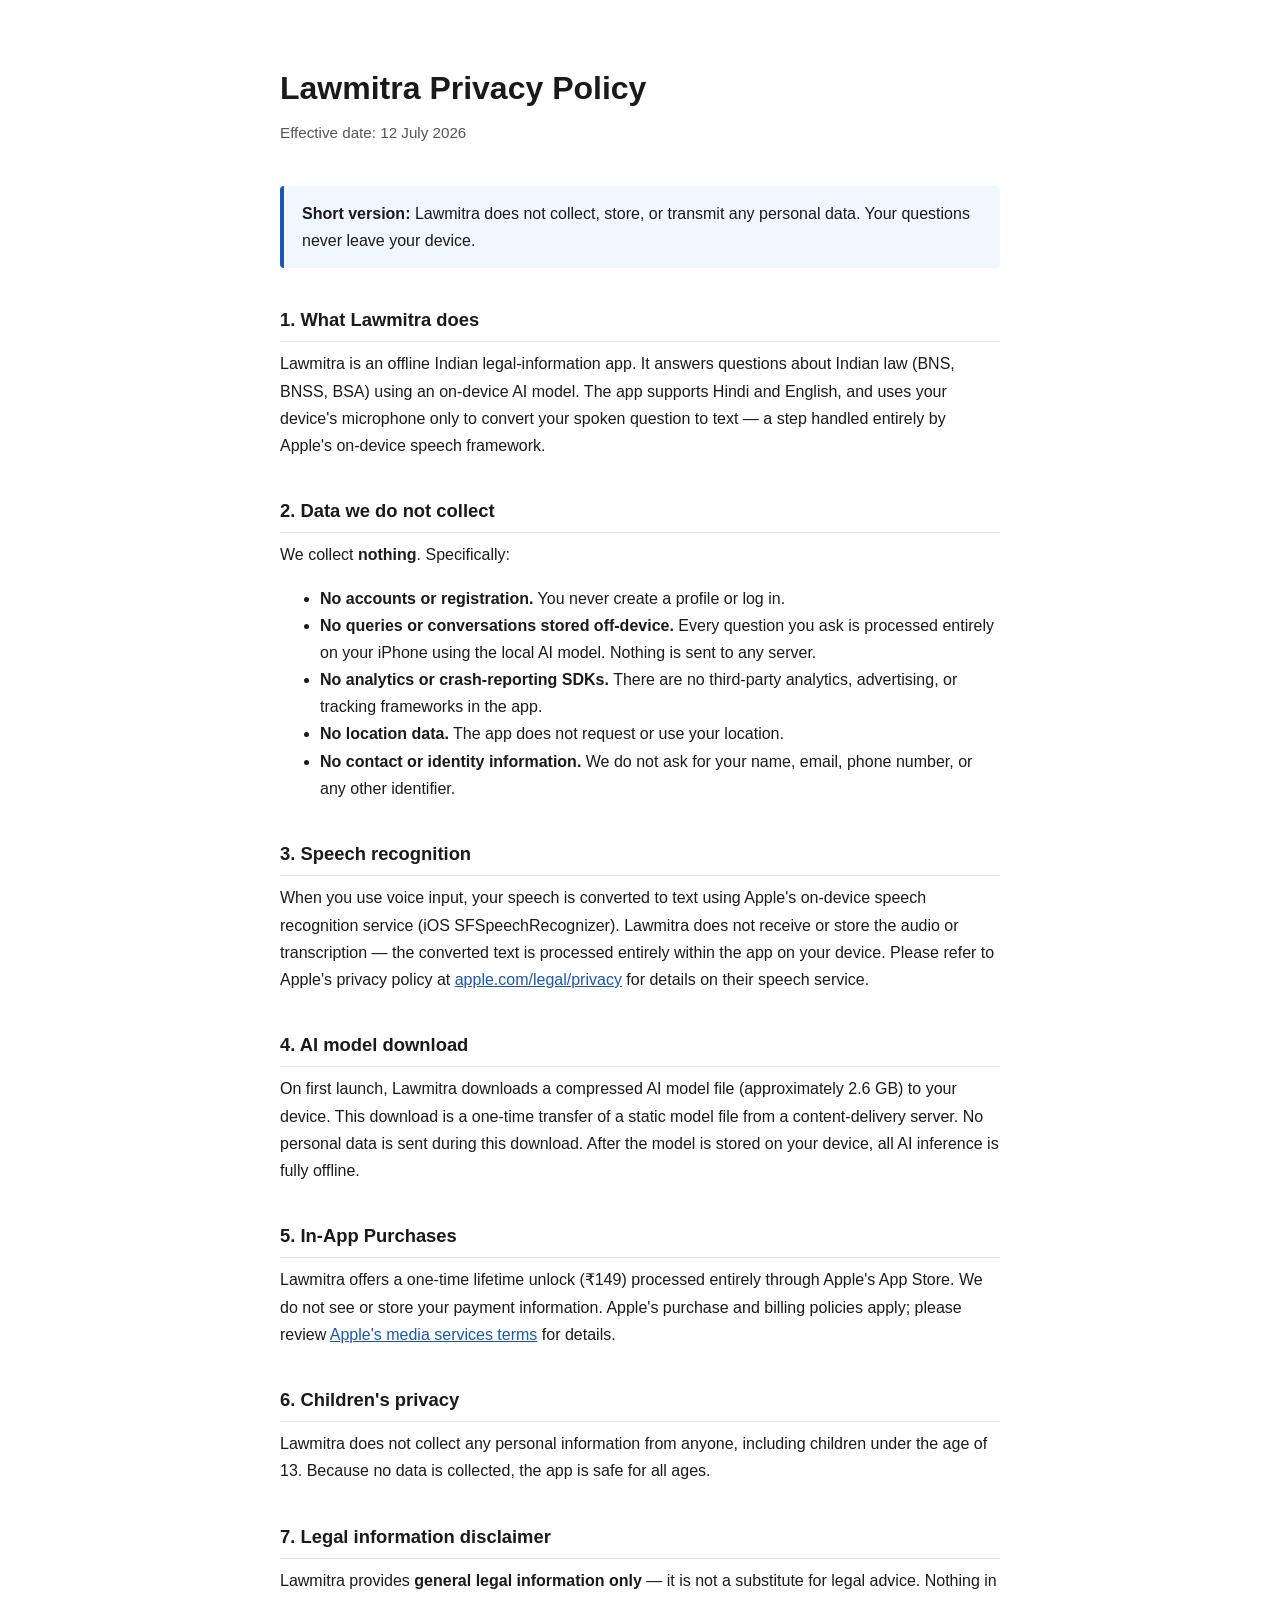
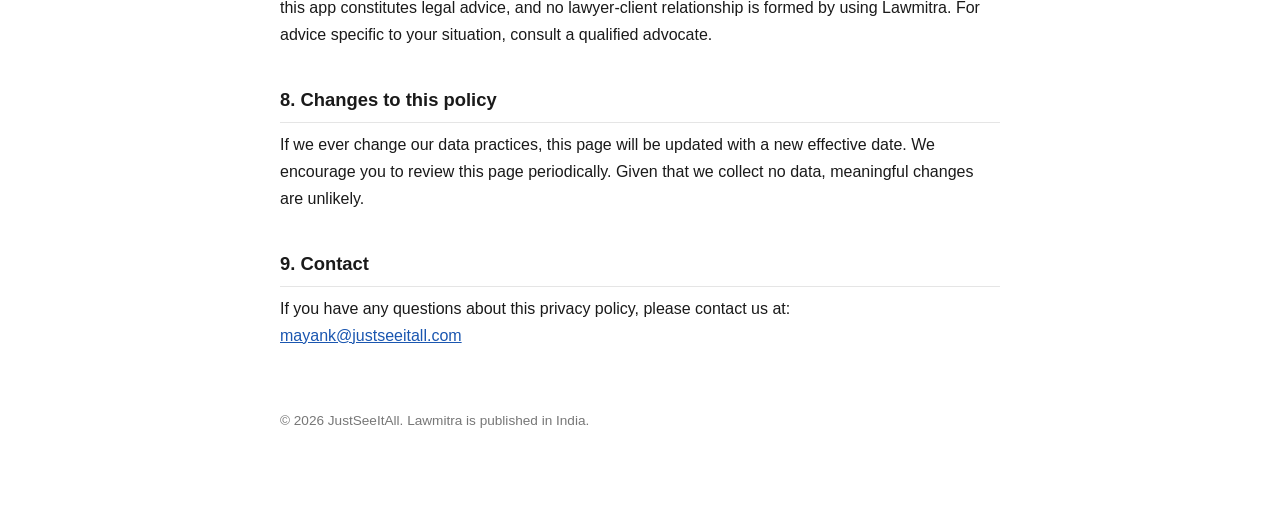
==== privacy.html @ 9c004011 "Add privacy policy and support pages for Lawmitra" ====
<!DOCTYPE html>
<html lang="en">
<head>
  <meta charset="UTF-8">
  <meta name="viewport" content="width=device-width, initial-scale=1.0">
  <title>Lawmitra – Privacy Policy</title>
  <style>
    body {
      font-family: -apple-system, BlinkMacSystemFont, "Segoe UI", Roboto, Helvetica, Arial, sans-serif;
      max-width: 720px;
      margin: 0 auto;
      padding: 40px 24px 80px;
      color: #1a1a1a;
      line-height: 1.7;
    }
    h1 { font-size: 2rem; margin-bottom: 4px; }
    .subtitle { color: #555; font-size: 0.95rem; margin-bottom: 40px; }
    h2 { font-size: 1.15rem; margin-top: 36px; margin-bottom: 8px; border-bottom: 1px solid #e5e5e5; padding-bottom: 6px; }
    p { margin: 0 0 16px; }
    a { color: #1a56b0; }
    .highlight { background: #f0f7ff; border-left: 4px solid #1a56b0; padding: 14px 18px; border-radius: 4px; margin: 24px 0; }
    .footer { margin-top: 60px; font-size: 0.85rem; color: #777; }
  </style>
</head>
<body>

  <h1>Lawmitra Privacy Policy</h1>
  <p class="subtitle">Effective date: 12 July 2026</p>

  <div class="highlight">
    <strong>Short version:</strong> Lawmitra does not collect, store, or transmit any personal data. Your questions never leave your device.
  </div>

  <h2>1. What Lawmitra does</h2>
  <p>Lawmitra is an offline Indian legal-information app. It answers questions about Indian law (BNS, BNSS, BSA) using an on-device AI model. The app supports Hindi and English, and uses your device's microphone only to convert your spoken question to text — a step handled entirely by Apple's on-device speech framework.</p>

  <h2>2. Data we do not collect</h2>
  <p>We collect <strong>nothing</strong>. Specifically:</p>
  <ul>
    <li><strong>No accounts or registration.</strong> You never create a profile or log in.</li>
    <li><strong>No queries or conversations stored off-device.</strong> Every question you ask is processed entirely on your iPhone using the local AI model. Nothing is sent to any server.</li>
    <li><strong>No analytics or crash-reporting SDKs.</strong> There are no third-party analytics, advertising, or tracking frameworks in the app.</li>
    <li><strong>No location data.</strong> The app does not request or use your location.</li>
    <li><strong>No contact or identity information.</strong> We do not ask for your name, email, phone number, or any other identifier.</li>
  </ul>

  <h2>3. Speech recognition</h2>
  <p>When you use voice input, your speech is converted to text using Apple's on-device speech recognition service (iOS SFSpeechRecognizer). Lawmitra does not receive or store the audio or transcription — the converted text is processed entirely within the app on your device. Please refer to Apple's privacy policy at <a href="https://www.apple.com/legal/privacy/">apple.com/legal/privacy</a> for details on their speech service.</p>

  <h2>4. AI model download</h2>
  <p>On first launch, Lawmitra downloads a compressed AI model file (approximately 2.6 GB) to your device. This download is a one-time transfer of a static model file from a content-delivery server. No personal data is sent during this download. After the model is stored on your device, all AI inference is fully offline.</p>

  <h2>5. In-App Purchases</h2>
  <p>Lawmitra offers a one-time lifetime unlock (₹149) processed entirely through Apple's App Store. We do not see or store your payment information. Apple's purchase and billing policies apply; please review <a href="https://www.apple.com/legal/internet-services/itunes/">Apple's media services terms</a> for details.</p>

  <h2>6. Children's privacy</h2>
  <p>Lawmitra does not collect any personal information from anyone, including children under the age of 13. Because no data is collected, the app is safe for all ages.</p>

  <h2>7. Legal information disclaimer</h2>
  <p>Lawmitra provides <strong>general legal information only</strong> — it is not a substitute for legal advice. Nothing in this app constitutes legal advice, and no lawyer-client relationship is formed by using Lawmitra. For advice specific to your situation, consult a qualified advocate.</p>

  <h2>8. Changes to this policy</h2>
  <p>If we ever change our data practices, this page will be updated with a new effective date. We encourage you to review this page periodically. Given that we collect no data, meaningful changes are unlikely.</p>

  <h2>9. Contact</h2>
  <p>If you have any questions about this privacy policy, please contact us at:<br>
  <a href="mailto:mayank@justseeitall.com">mayank@justseeitall.com</a></p>

  <div class="footer">
    &copy; 2026 JustSeeItAll. Lawmitra is published in India.
  </div>

</body>
</html>
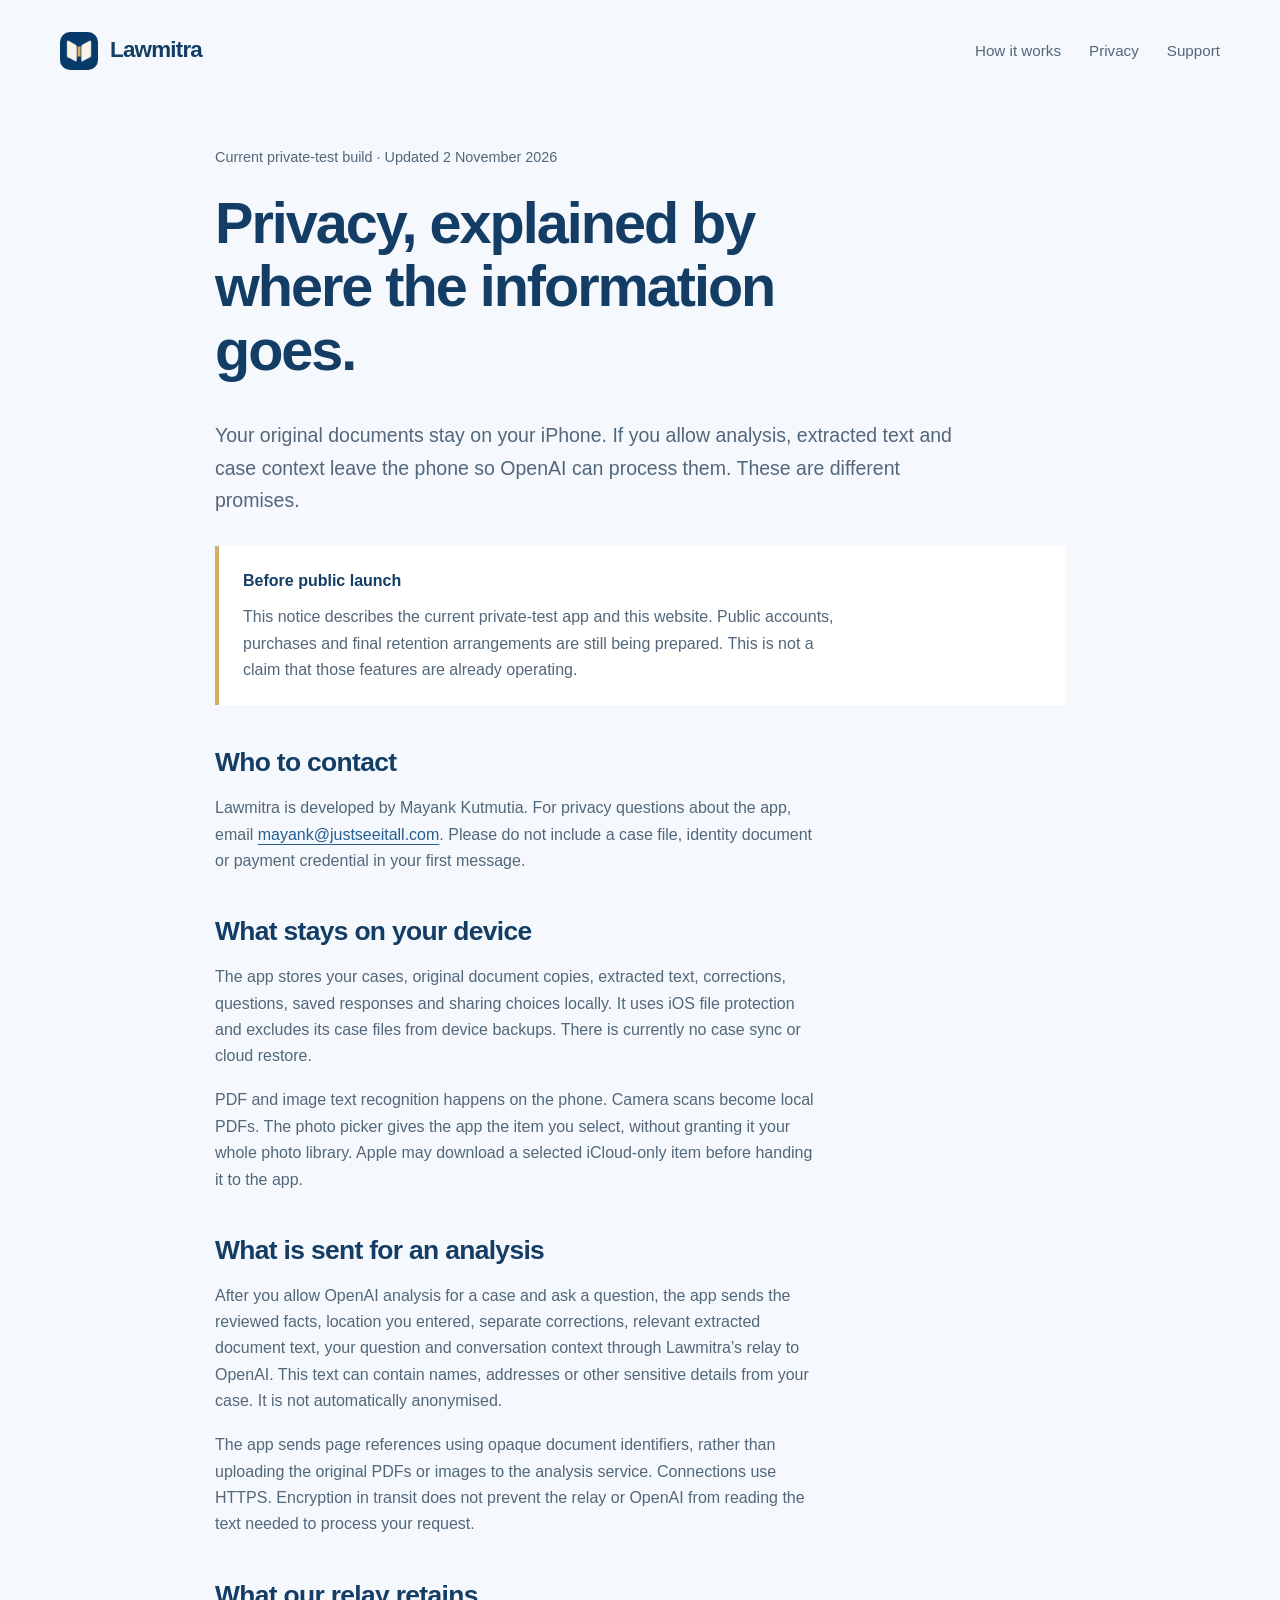
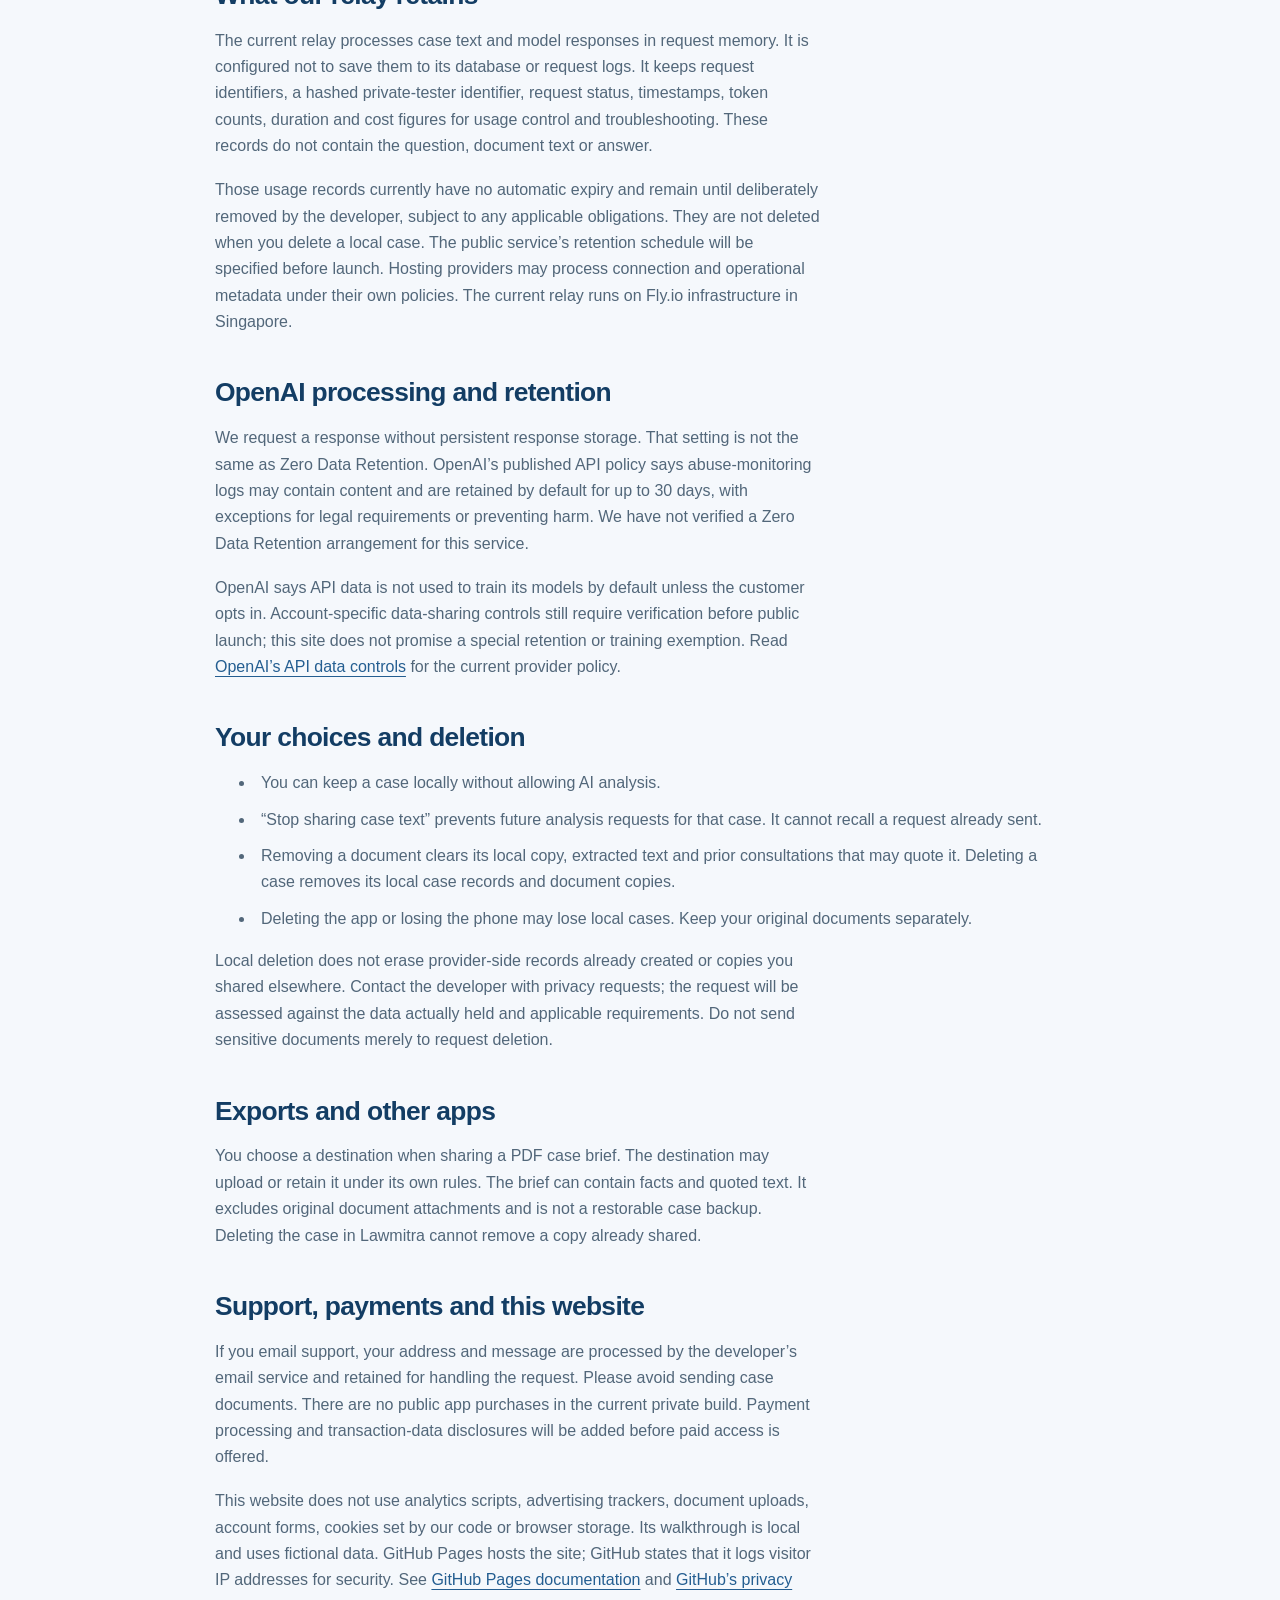
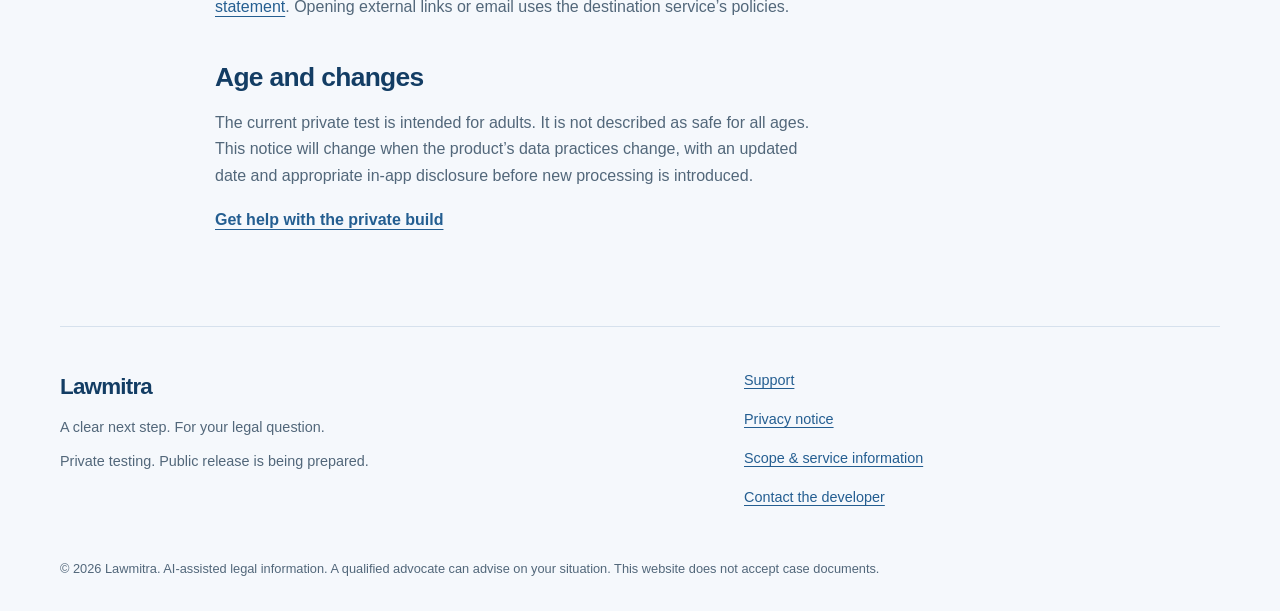
==== commit 13fdb114: "Publish accurate Lawmitra prelaunch website and privacy notice" ====
--- a/privacy.html
+++ b/privacy.html
@@ -1,74 +1,24 @@
-<!DOCTYPE html>
-<html lang="en">
-<head>
-  <meta charset="UTF-8">
-  <meta name="viewport" content="width=device-width, initial-scale=1.0">
-  <title>Lawmitra – Privacy Policy</title>
-  <style>
-    body {
-      font-family: -apple-system, BlinkMacSystemFont, "Segoe UI", Roboto, Helvetica, Arial, sans-serif;
-      max-width: 720px;
-      margin: 0 auto;
-      padding: 40px 24px 80px;
-      color: #1a1a1a;
-      line-height: 1.7;
-    }
-    h1 { font-size: 2rem; margin-bottom: 4px; }
-    .subtitle { color: #555; font-size: 0.95rem; margin-bottom: 40px; }
-    h2 { font-size: 1.15rem; margin-top: 36px; margin-bottom: 8px; border-bottom: 1px solid #e5e5e5; padding-bottom: 6px; }
-    p { margin: 0 0 16px; }
-    a { color: #1a56b0; }
-    .highlight { background: #f0f7ff; border-left: 4px solid #1a56b0; padding: 14px 18px; border-radius: 4px; margin: 24px 0; }
-    .footer { margin-top: 60px; font-size: 0.85rem; color: #777; }
-  </style>
-</head>
-<body>
-
-  <h1>Lawmitra Privacy Policy</h1>
-  <p class="subtitle">Effective date: 12 July 2026</p>
-
-  <div class="highlight">
-    <strong>Short version:</strong> Lawmitra does not collect, store, or transmit any personal data. Your questions never leave your device.
-  </div>
-
-  <h2>1. What Lawmitra does</h2>
-  <p>Lawmitra is an offline Indian legal-information app. It answers questions about Indian law (BNS, BNSS, BSA) using an on-device AI model. The app supports Hindi and English, and uses your device's microphone only to convert your spoken question to text — a step handled entirely by Apple's on-device speech framework.</p>
-
-  <h2>2. Data we do not collect</h2>
-  <p>We collect <strong>nothing</strong>. Specifically:</p>
-  <ul>
-    <li><strong>No accounts or registration.</strong> You never create a profile or log in.</li>
-    <li><strong>No queries or conversations stored off-device.</strong> Every question you ask is processed entirely on your iPhone using the local AI model. Nothing is sent to any server.</li>
-    <li><strong>No analytics or crash-reporting SDKs.</strong> There are no third-party analytics, advertising, or tracking frameworks in the app.</li>
-    <li><strong>No location data.</strong> The app does not request or use your location.</li>
-    <li><strong>No contact or identity information.</strong> We do not ask for your name, email, phone number, or any other identifier.</li>
-  </ul>
-
-  <h2>3. Speech recognition</h2>
-  <p>When you use voice input, your speech is converted to text using Apple's on-device speech recognition service (iOS SFSpeechRecognizer). Lawmitra does not receive or store the audio or transcription — the converted text is processed entirely within the app on your device. Please refer to Apple's privacy policy at <a href="https://www.apple.com/legal/privacy/">apple.com/legal/privacy</a> for details on their speech service.</p>
-
-  <h2>4. AI model download</h2>
-  <p>On first launch, Lawmitra downloads a compressed AI model file (approximately 2.6 GB) to your device. This download is a one-time transfer of a static model file from a content-delivery server. No personal data is sent during this download. After the model is stored on your device, all AI inference is fully offline.</p>
-
-  <h2>5. In-App Purchases</h2>
-  <p>Lawmitra offers a one-time lifetime unlock (₹149) processed entirely through Apple's App Store. We do not see or store your payment information. Apple's purchase and billing policies apply; please review <a href="https://www.apple.com/legal/internet-services/itunes/">Apple's media services terms</a> for details.</p>
-
-  <h2>6. Children's privacy</h2>
-  <p>Lawmitra does not collect any personal information from anyone, including children under the age of 13. Because no data is collected, the app is safe for all ages.</p>
-
-  <h2>7. Legal information disclaimer</h2>
-  <p>Lawmitra provides <strong>general legal information only</strong> — it is not a substitute for legal advice. Nothing in this app constitutes legal advice, and no lawyer-client relationship is formed by using Lawmitra. For advice specific to your situation, consult a qualified advocate.</p>
-
-  <h2>8. Changes to this policy</h2>
-  <p>If we ever change our data practices, this page will be updated with a new effective date. We encourage you to review this page periodically. Given that we collect no data, meaningful changes are unlikely.</p>
-
-  <h2>9. Contact</h2>
-  <p>If you have any questions about this privacy policy, please contact us at:<br>
-  <a href="mailto:mayank@justseeitall.com">mayank@justseeitall.com</a></p>
-
-  <div class="footer">
-    &copy; 2026 JustSeeItAll. Lawmitra is published in India.
-  </div>
-
-</body>
-</html>
+<!doctype html>
+<html lang="en"><head>
+<meta charset="utf-8"><meta name="viewport" content="width=device-width, initial-scale=1">
+<meta http-equiv="Content-Security-Policy" content="default-src 'self'; script-src 'self'; style-src 'self'; img-src 'self'; connect-src 'none'; object-src 'none'; base-uri 'self'; form-action 'none'">
+<meta name="referrer" content="strict-origin-when-cross-origin">
+<title>Privacy notice — Lawmitra</title><meta name="description" content="How the Lawmitra private build handles local documents, consent-based OpenAI analysis, usage records and deletion.">
+<link rel="canonical" href="https://xallio69.github.io/lawmitra-legal/privacy.html"><link rel="icon" type="image/png" href="assets/icon-180.png"><link rel="apple-touch-icon" href="assets/icon-180.png">
+<meta property="og:type" content="website"><meta property="og:title" content="Privacy notice — Lawmitra"><meta property="og:description" content="How the Lawmitra private build handles local documents, consent-based OpenAI analysis, usage records and deletion."><meta property="og:url" content="https://xallio69.github.io/lawmitra-legal/privacy.html"><meta property="og:image" content="https://xallio69.github.io/lawmitra-legal/assets/icon-512.png"><meta property="og:image:alt" content="Lawmitra's navy, ivory and gold case-file icon">
+<link rel="stylesheet" href="styles.css?v=20261102"><script src="demo.js" defer></script></head><body>
+<a class="skip" href="#main">Skip to content</a>
+<header class="site-header wrap"><a class="brand" href="index.html"><img src="assets/icon-180.png" alt="" width="38" height="38">Lawmitra</a>
+<nav aria-label="Main navigation"><a href="index.html#how-it-works">How it works</a><a href="privacy.html">Privacy</a><a href="support.html">Support</a></nav></header><main class="wrap article" id="main"><p class="release-status">Current private-test build · Updated 2 November 2026</p><h1>Privacy, explained by where the information goes.</h1><p class="intro">Your original documents stay on your iPhone. If you allow analysis, extracted text and case context leave the phone so OpenAI can process them. These are different promises.</p>
+<div class="notice"><strong>Before public launch</strong><p>This notice describes the current private-test app and this website. Public accounts, purchases and final retention arrangements are still being prepared. This is not a claim that those features are already operating.</p></div>
+<h2>Who to contact</h2><p>Lawmitra is developed by Mayank Kutmutia. For privacy questions about the app, email <a href="mailto:mayank@justseeitall.com">mayank@justseeitall.com</a>. Please do not include a case file, identity document or payment credential in your first message.</p>
+<h2>What stays on your device</h2><p>The app stores your cases, original document copies, extracted text, corrections, questions, saved responses and sharing choices locally. It uses iOS file protection and excludes its case files from device backups. There is currently no case sync or cloud restore.</p><p>PDF and image text recognition happens on the phone. Camera scans become local PDFs. The photo picker gives the app the item you select, without granting it your whole photo library. Apple may download a selected iCloud-only item before handing it to the app.</p>
+<h2>What is sent for an analysis</h2><p>After you allow OpenAI analysis for a case and ask a question, the app sends the reviewed facts, location you entered, separate corrections, relevant extracted document text, your question and conversation context through Lawmitra’s relay to OpenAI. This text can contain names, addresses or other sensitive details from your case. It is not automatically anonymised.</p><p>The app sends page references using opaque document identifiers, rather than uploading the original PDFs or images to the analysis service. Connections use HTTPS. Encryption in transit does not prevent the relay or OpenAI from reading the text needed to process your request.</p>
+<h2>What our relay retains</h2><p>The current relay processes case text and model responses in request memory. It is configured not to save them to its database or request logs. It keeps request identifiers, a hashed private-tester identifier, request status, timestamps, token counts, duration and cost figures for usage control and troubleshooting. These records do not contain the question, document text or answer.</p><p>Those usage records currently have no automatic expiry and remain until deliberately removed by the developer, subject to any applicable obligations. They are not deleted when you delete a local case. The public service’s retention schedule will be specified before launch. Hosting providers may process connection and operational metadata under their own policies. The current relay runs on Fly.io infrastructure in Singapore.</p>
+<h2>OpenAI processing and retention</h2><p>We request a response without persistent response storage. That setting is not the same as Zero Data Retention. OpenAI’s published API policy says abuse-monitoring logs may contain content and are retained by default for up to 30 days, with exceptions for legal requirements or preventing harm. We have not verified a Zero Data Retention arrangement for this service.</p><p>OpenAI says API data is not used to train its models by default unless the customer opts in. Account-specific data-sharing controls still require verification before public launch; this site does not promise a special retention or training exemption. Read <a href="https://developers.openai.com/api/docs/guides/your-data">OpenAI’s API data controls</a> for the current provider policy.</p>
+<h2>Your choices and deletion</h2><ul><li>You can keep a case locally without allowing AI analysis.</li><li>“Stop sharing case text” prevents future analysis requests for that case. It cannot recall a request already sent.</li><li>Removing a document clears its local copy, extracted text and prior consultations that may quote it. Deleting a case removes its local case records and document copies.</li><li>Deleting the app or losing the phone may lose local cases. Keep your original documents separately.</li></ul><p>Local deletion does not erase provider-side records already created or copies you shared elsewhere. Contact the developer with privacy requests; the request will be assessed against the data actually held and applicable requirements. Do not send sensitive documents merely to request deletion.</p>
+<h2>Exports and other apps</h2><p>You choose a destination when sharing a PDF case brief. The destination may upload or retain it under its own rules. The brief can contain facts and quoted text. It excludes original document attachments and is not a restorable case backup. Deleting the case in Lawmitra cannot remove a copy already shared.</p>
+<h2>Support, payments and this website</h2><p>If you email support, your address and message are processed by the developer’s email service and retained for handling the request. Please avoid sending case documents. There are no public app purchases in the current private build. Payment processing and transaction-data disclosures will be added before paid access is offered.</p><p>This website does not use analytics scripts, advertising trackers, document uploads, account forms, cookies set by our code or browser storage. Its walkthrough is local and uses fictional data. GitHub Pages hosts the site; GitHub states that it logs visitor IP addresses for security. See <a href="https://docs.github.com/en/pages/getting-started-with-github-pages/what-is-github-pages">GitHub Pages documentation</a> and <a href="https://docs.github.com/en/site-policy/privacy-policies/github-general-privacy-statement">GitHub’s privacy statement</a>. Opening external links or email uses the destination service’s policies.</p>
+<h2>Age and changes</h2><p>The current private test is intended for adults. It is not described as safe for all ages. This notice will change when the product’s data practices change, with an updated date and appropriate in-app disclosure before new processing is introduced.</p><p><a class="text-link" href="support.html">Get help with the private build</a></p></main><footer class="site-footer wrap"><div><a class="brand" href="index.html">Lawmitra</a><p>A clear next step. For your legal question.</p><p class="small">Private testing. Public release is being prepared.</p></div>
+<nav aria-label="Footer navigation"><a href="support.html">Support</a><a href="privacy.html">Privacy notice</a><a href="terms.html">Scope &amp; service information</a><a href="mailto:mayank@justseeitall.com">Contact the developer</a></nav>
+<p class="fine-print">© 2026 Lawmitra. AI-assisted legal information. A qualified advocate can advise on your situation. This website does not accept case documents.</p></footer></body></html>
--- a/styles.css
+++ b/styles.css
@@ -0,0 +1,7 @@
+:root{--navy:#133d64;--blue:#245e91;--paper:#f5f8fc;--white:#fff;--muted:#52677a;--gold:#d5ad64;--line:#d6e1ed;--pale:#e5eef8;font-family:"Avenir Next",Avenir,-apple-system,BlinkMacSystemFont,"Segoe UI",sans-serif;color:var(--navy);background:var(--paper);font-synthesis:none;line-height:1.65}
+*{box-sizing:border-box}body{margin:0}img{display:block;max-width:100%}a{color:var(--blue);text-underline-offset:.22em}a:hover{text-decoration-thickness:2px}button{font:inherit}button,a,summary{-webkit-tap-highlight-color:transparent}a:focus-visible,button:focus-visible,summary:focus-visible,[tabindex]:focus-visible{outline:3px solid var(--blue);outline-offset:5px}p{margin:0 0 1.1em;max-width:68ch}h1,h2,h3{line-height:1.16;letter-spacing:-.035em;margin:0 0 .65em;font-weight:650}h1{font-size:clamp(2.65rem,5.6vw,5rem);line-height:1.04}h2{font-size:clamp(1.9rem,3.2vw,3rem)}h3{font-size:1.35rem;line-height:1.3;letter-spacing:-.02em}.wrap{width:min(1160px,calc(100% - 64px));margin-inline:auto}.small{font-size:.88rem;color:var(--muted);line-height:1.55}.text-link{font-weight:600}.intro{font-size:1.22rem;line-height:1.65;color:var(--muted)}.skip{position:fixed;top:-100px;left:20px;z-index:100;background:white;padding:12px}.skip:focus{top:16px}.site-header{display:flex;align-items:center;justify-content:space-between;gap:28px;padding-block:28px}.brand{display:inline-flex;gap:12px;align-items:center;color:var(--navy);font-size:1.4rem;font-weight:650;text-decoration:none;letter-spacing:-.035em}.brand img{border-radius:10px}.site-header nav{display:flex;flex-wrap:wrap;gap:12px 28px}.site-header nav a{padding-block:10px;color:var(--muted);font-size:.95rem;text-decoration:none}.site-header nav a:hover{text-decoration:underline;color:var(--navy)}
+.hero{display:grid;grid-template-columns:1.12fr .88fr;gap:65px;align-items:center;padding-block:64px 90px}.release-status{display:flex;gap:10px;align-items:center;color:var(--muted);font-size:.9rem;margin:0 0 25px}.release-status span{width:8px;height:8px;background:var(--gold);border-radius:50%}.hero-copy .intro{max-width:40ch}.hero-actions{display:flex;flex-direction:column;align-items:flex-start;gap:20px;margin-block:30px 24px}.button{display:inline-flex;justify-content:center;align-items:center;min-height:52px;padding:14px 23px;border-radius:10px;background:var(--navy);color:white;font-size:1rem;font-weight:600;text-decoration:none}.button:hover{background:var(--blue)}.availability{max-width:44ch}.case-cover{padding-top:30px;position:relative}.folder-tab{width:65%;padding:12px 26px 28px;border-radius:20px 30px 0 0;background:var(--navy);color:white;font-size:.88rem}.folder-paper{background:white;border:1px solid var(--line);border-top:8px solid var(--navy);border-radius:0 10px 14px 14px;padding:35px 32px 26px;margin-top:-16px;box-shadow:12px 16px 0 #e5eef8}.folder-paper h2{font-size:2rem;margin-bottom:8px}.folder-paper .location{color:var(--muted);margin-bottom:28px}.case-facts{margin:0 0 30px}.case-facts div{display:flex;justify-content:space-between;gap:20px;padding-block:12px;border-bottom:1px solid var(--line)}.case-facts dt{color:var(--muted);font-size:.88rem}.case-facts dd{margin:0;font-weight:600;text-align:right;white-space:nowrap}.paper-slip{display:flex;gap:15px;align-items:center;border-left:3px solid var(--gold);padding:12px 0 12px 15px}.document-symbol{font-size:2.5rem;line-height:1;font-weight:400;color:var(--blue)}.paper-slip strong{display:block;font-size:.98rem}.paper-slip small{display:block;color:var(--muted);font-size:.77rem;line-height:1.5}.note{font-size:.9rem;color:var(--muted);margin:24px 0 0}.section-intro{display:grid;grid-template-columns:1fr 1fr;gap:60px;align-items:start;margin-bottom:30px}.section-intro p{margin:0;color:var(--muted);font-size:1rem}.walkthrough{padding-block:28px 90px;scroll-margin-top:25px}.case-workspace{background:white;border:1px solid var(--line);border-radius:16px;overflow:hidden}.workspace-header{display:flex;justify-content:space-between;gap:20px;padding:22px 32px;border-bottom:1px solid var(--line);font-weight:600}.workspace-header .small{font-weight:400}.case-tabs{display:flex;gap:0;border-bottom:1px solid var(--line);padding-inline:20px}.case-tabs button{flex:1;border:0;border-bottom:4px solid transparent;padding:18px 12px 14px;min-height:56px;background:transparent;color:var(--muted);cursor:pointer;font-size:.95rem}.case-tabs button[aria-selected=true]{color:var(--navy);font-weight:650;border-bottom-color:var(--gold)}.case-tabs button:focus-visible{outline-offset:-6px}.case-panel{display:grid;grid-template-columns:1.5fr .75fr;gap:50px;padding:38px 40px;min-height:330px}.case-panel[hidden]{display:none}.case-panel h3{font-size:1.5rem;max-width:29ch}.case-panel p{color:var(--muted)}.case-panel p:last-child{margin-bottom:0}.margin-note{border-left:1px solid var(--line);padding-left:30px;font-size:.92rem}.margin-note strong{display:block;margin-bottom:10px}.example-question{font-size:1.25rem;line-height:1.55;color:var(--navy)!important}blockquote{margin:18px 0 22px;padding-left:20px;border-left:3px solid var(--gold);font-size:1.1rem}cite{display:block;font-size:.8rem;font-style:normal;color:var(--muted);margin-top:8px}.privacy-section{background:var(--navy);color:white;padding-block:70px}.privacy-section .section-intro p,.privacy-section .privacy-footnote p{color:#d4e0eb}.data-flow{list-style:none;display:grid;grid-template-columns:repeat(3,1fr);gap:40px;padding:0;margin:40px 0}.data-flow li{position:relative}.step{font-size:.9rem;color:var(--gold);display:block;padding-bottom:12px;margin-bottom:20px;border-bottom:1px solid #52718c}.data-flow h3{font-size:1.2rem;letter-spacing:-.015em}.data-flow p{color:#d4e0eb;font-size:.95rem}.privacy-footnote{border-top:1px solid #52718c;padding-top:26px;display:grid;grid-template-columns:1.6fr 1fr;gap:40px;align-items:center}.privacy-footnote p{font-size:.85rem;margin:0}.privacy-section a{color:white}.scope-section{display:grid;grid-template-columns:1.25fr .85fr;gap:70px;padding-block:80px}.scope-section p{color:var(--muted)}.scope-note{align-self:start;border-left:4px solid var(--gold);padding:5px 0 5px 28px}.scope-note h3{font-size:1.25rem}.scope-note p{font-size:.95rem}.faq{padding-block:10px 80px;max-width:900px}details{border-bottom:1px solid var(--line);padding-block:10px}summary{font-weight:600;cursor:pointer;padding:14px 4px;line-height:1.5}details p{color:var(--muted);padding-inline:4px;max-width:72ch}details[open] summary{padding-bottom:16px}.site-footer{padding-block:42px 32px;border-top:1px solid var(--line);display:grid;grid-template-columns:1.15fr .85fr;gap:20px 40px}.site-footer p{font-size:.9rem;color:var(--muted);margin-top:10px;margin-bottom:0}.site-footer nav{display:flex;flex-direction:column;align-items:flex-start;gap:7px}.site-footer nav a{font-size:.9rem;min-height:32px}.site-footer .fine-print{grid-column:1/-1;max-width:none;font-size:.8rem;margin-top:20px}.article{max-width:850px;padding-block:45px 75px}.article h1{font-size:clamp(2.35rem,4.5vw,3.6rem);line-height:1.1;max-width:21ch}.article h2{font-size:1.65rem;letter-spacing:-.025em;margin-top:42px}.article p,.article li{color:var(--muted)}.article li{margin-block:10px;padding-left:6px}.article .intro{margin-top:24px}.notice{border-left:4px solid var(--gold);background:white;padding:22px 24px;margin-block:30px}.notice p{margin:10px 0 0}.article details{padding-block:6px}.article a{overflow-wrap:anywhere}.article .release-status{margin-bottom:22px}noscript p{padding-top:18px;color:var(--muted)}
+@media(max-width:850px){.wrap{width:calc(100% - 40px)}.hero{gap:30px;padding-top:35px;grid-template-columns:1fr 1fr}.folder-paper{padding:25px 21px}.folder-paper h2{font-size:1.5rem}.case-facts div{display:block}.case-facts dd{text-align:left;margin-top:5px}.section-intro{gap:30px}.case-panel{gap:30px;padding:30px}.scope-section{gap:35px}.workspace-header{padding-inline:25px}.data-flow{gap:25px}}
+@media(max-width:620px){.site-header{padding-block:18px;align-items:flex-start;flex-wrap:wrap;gap:12px}.site-header nav{width:100%;gap:22px}.site-header nav a{font-size:.9rem;padding-block:6px}.hero{display:block;padding-block:28px 65px}.hero h1{font-size:3.25rem}.hero .intro{font-size:1.08rem}.release-status{font-size:.82rem}.case-cover{margin:35px 8px 0 0;padding-top:0}.folder-paper{padding:28px 24px}.folder-paper h2{font-size:1.8rem}.case-facts div{display:flex}.case-facts dd{margin:0;text-align:right}.paper-slip small{font-size:.8rem}.hero-actions{gap:18px}.section-intro{display:block;margin-bottom:24px}.section-intro h2{font-size:2rem}.section-intro p{font-size:.95rem}.walkthrough{padding-bottom:55px}.workspace-header{display:block;padding:20px}.workspace-header span{display:block}.workspace-header .small{margin-top:4px}.case-tabs{display:grid;grid-template-columns:1fr 1fr;padding-inline:8px}.case-tabs button{padding:12px 6px;font-size:.9rem}.case-panel{display:block;min-height:0;padding:25px 21px}.case-panel h3{font-size:1.4rem}.case-panel p{font-size:.95rem}.margin-note{border-left:0;border-top:1px solid var(--line);padding:20px 0 0;margin-top:28px}.data-flow{display:block;margin-block:25px}.data-flow li{margin-bottom:25px}.step{padding-bottom:8px;margin-bottom:15px}.privacy-section{padding-block:45px}.privacy-footnote{display:block}.privacy-footnote p{margin-bottom:18px}.scope-section{display:block;padding-block:50px}.scope-note{margin-top:30px}.faq{padding-bottom:45px}.faq h2{font-size:2rem}.site-footer{display:block;padding-top:30px}.site-footer nav{margin-top:25px}.site-footer nav a{padding-block:5px}.site-footer .fine-print{margin-top:25px}.article{padding-block:30px 50px}.article h1{font-size:2.55rem}.article .intro{font-size:1.1rem}.article h2{font-size:1.5rem}.notice{padding:20px}.article ul,.article ol{padding-left:22px}}
+@media(prefers-reduced-motion:no-preference){html{scroll-behavior:smooth}}
+.privacy-section a:focus-visible{outline-color:var(--white)}
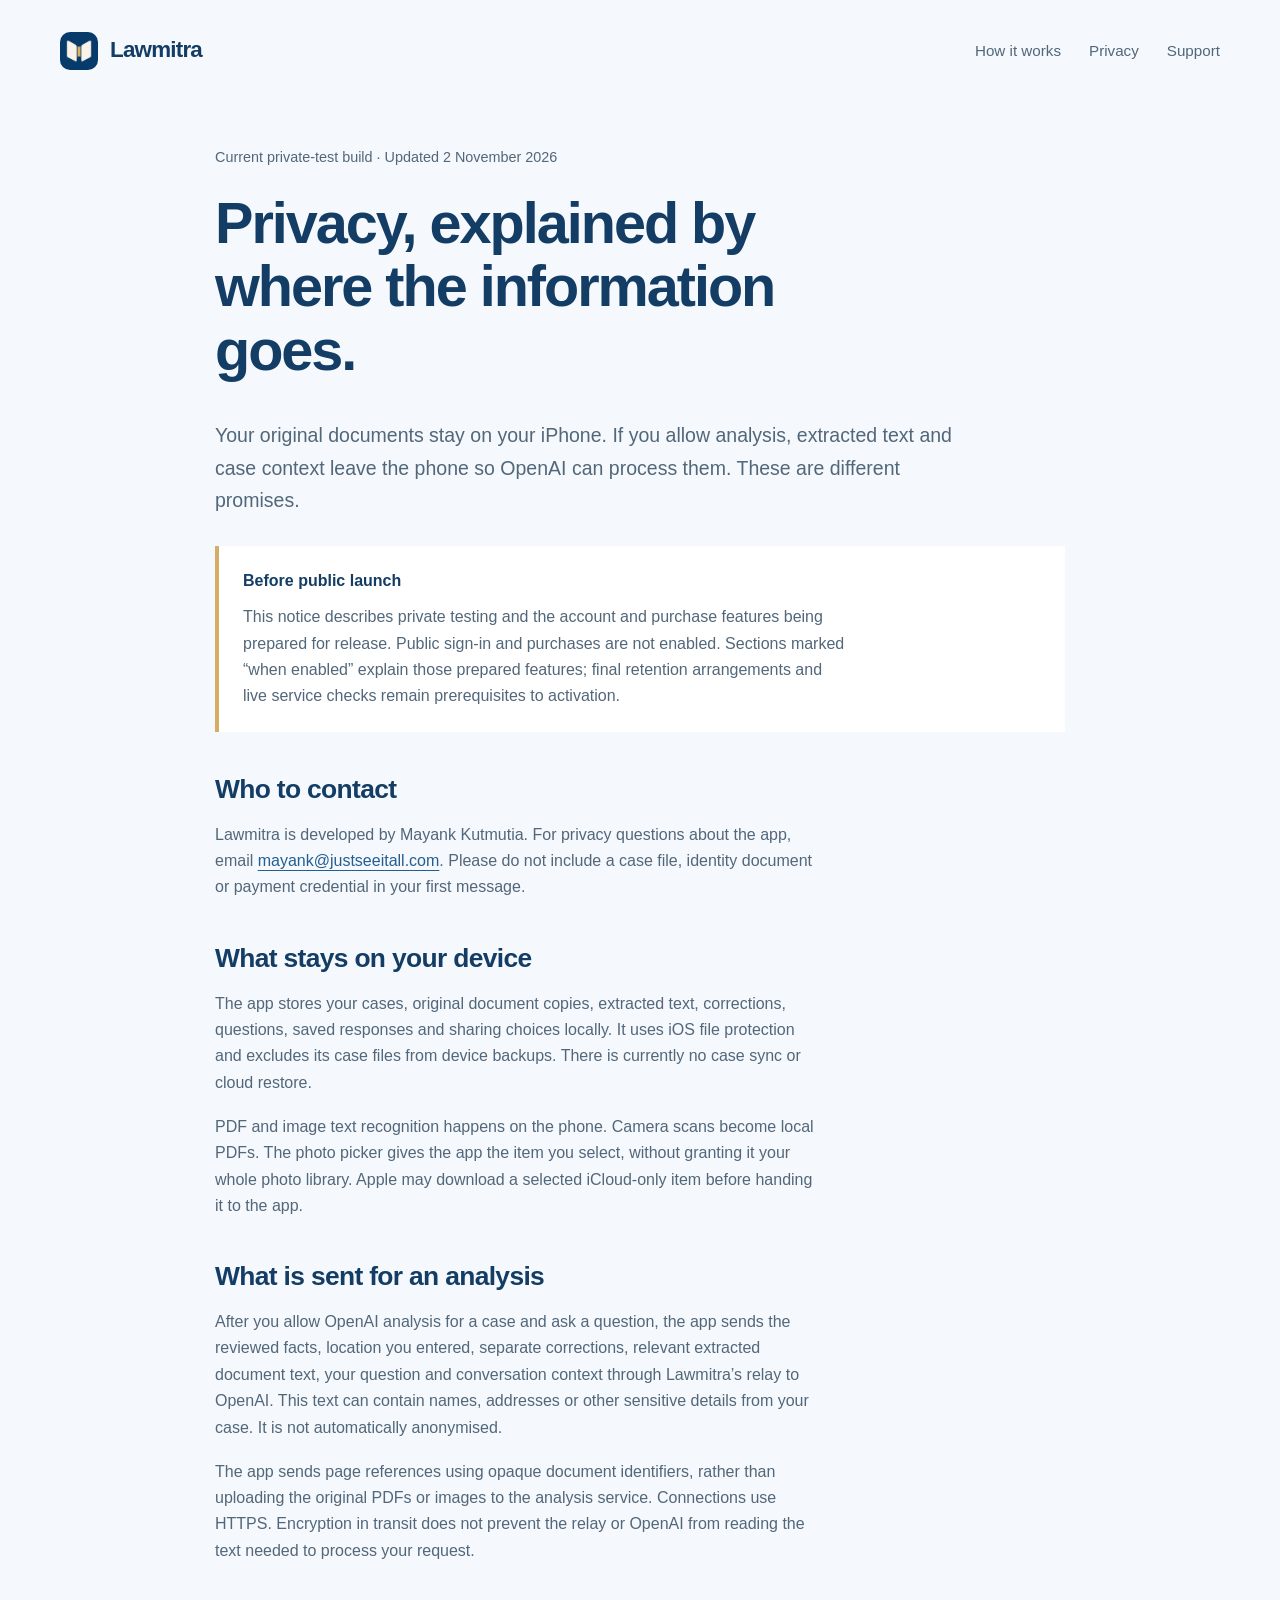
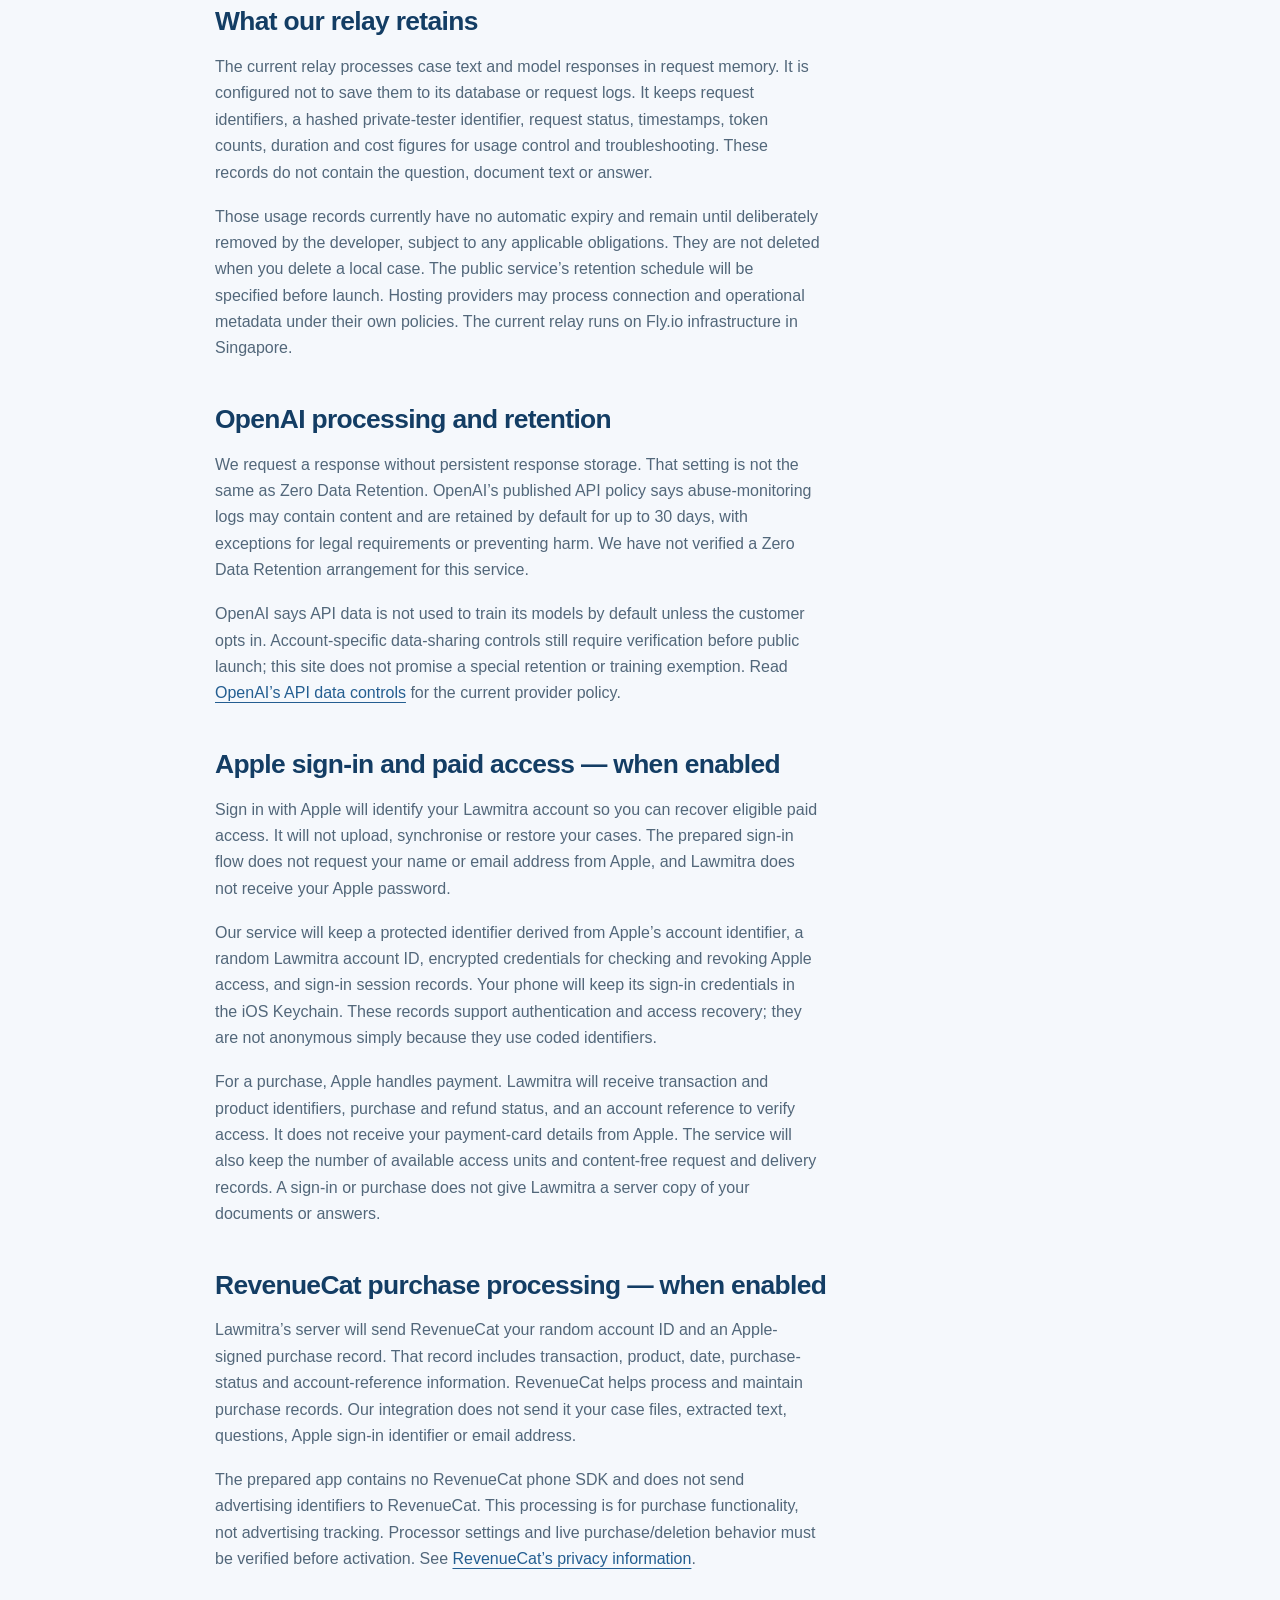
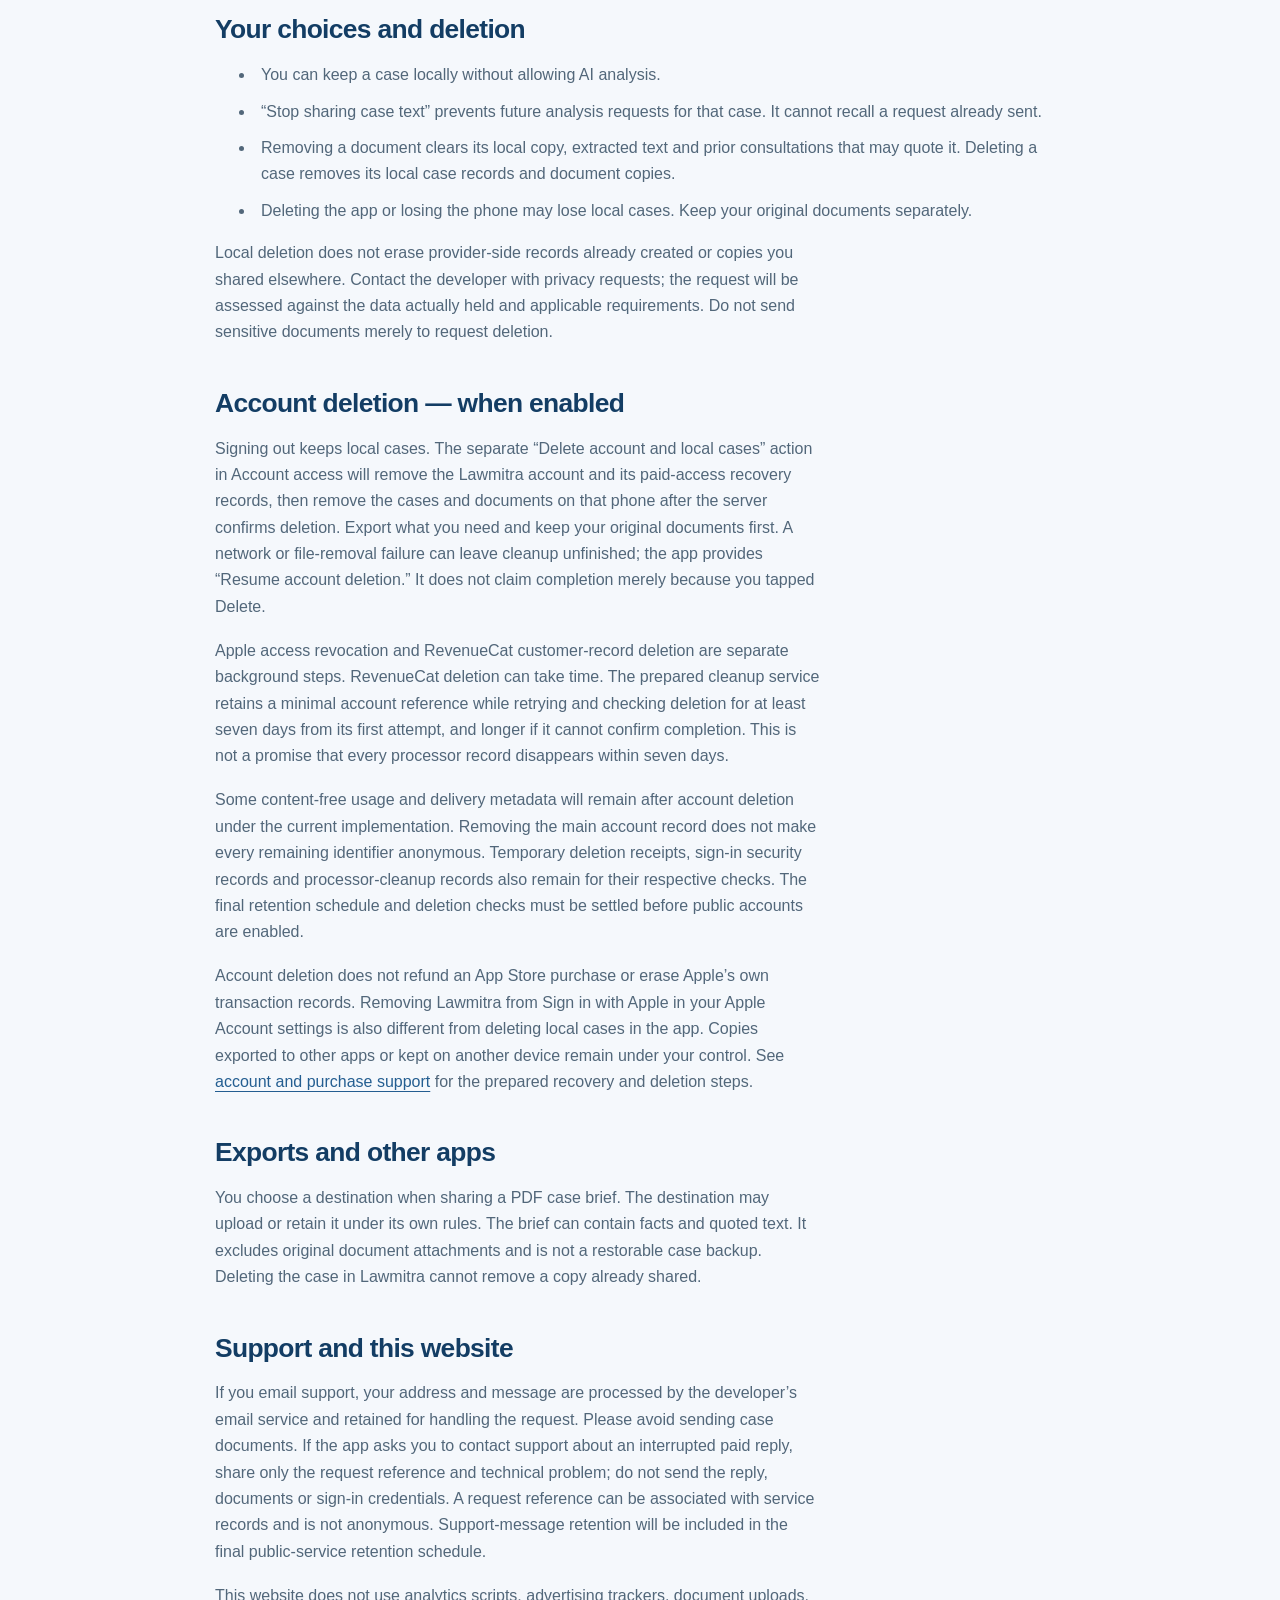
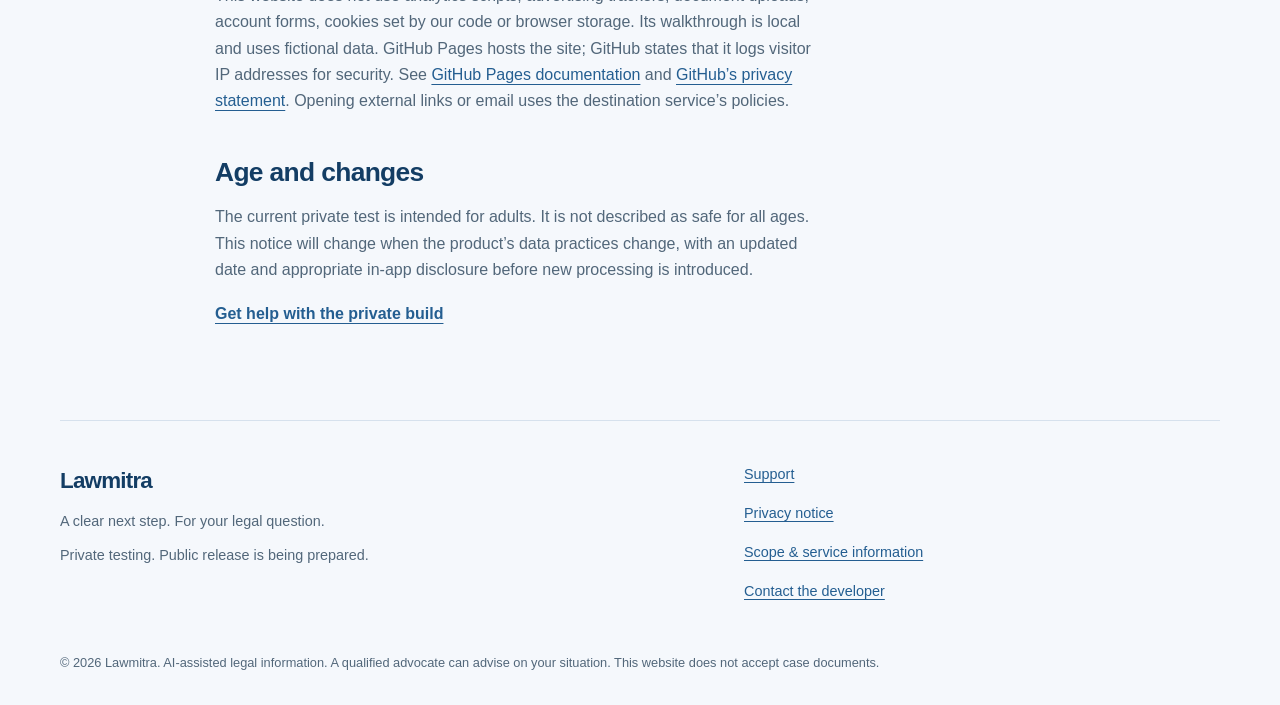
==== commit f7366b91: "Explain prepared Apple accounts, RevenueCat processing and deletion" ====
--- a/privacy.html
+++ b/privacy.html
@@ -10,15 +10,18 @@
 <a class="skip" href="#main">Skip to content</a>
 <header class="site-header wrap"><a class="brand" href="index.html"><img src="assets/icon-180.png" alt="" width="38" height="38">Lawmitra</a>
 <nav aria-label="Main navigation"><a href="index.html#how-it-works">How it works</a><a href="privacy.html">Privacy</a><a href="support.html">Support</a></nav></header><main class="wrap article" id="main"><p class="release-status">Current private-test build · Updated 2 November 2026</p><h1>Privacy, explained by where the information goes.</h1><p class="intro">Your original documents stay on your iPhone. If you allow analysis, extracted text and case context leave the phone so OpenAI can process them. These are different promises.</p>
-<div class="notice"><strong>Before public launch</strong><p>This notice describes the current private-test app and this website. Public accounts, purchases and final retention arrangements are still being prepared. This is not a claim that those features are already operating.</p></div>
+<div class="notice"><strong>Before public launch</strong><p>This notice describes private testing and the account and purchase features being prepared for release. Public sign-in and purchases are not enabled. Sections marked “when enabled” explain those prepared features; final retention arrangements and live service checks remain prerequisites to activation.</p></div>
 <h2>Who to contact</h2><p>Lawmitra is developed by Mayank Kutmutia. For privacy questions about the app, email <a href="mailto:mayank@justseeitall.com">mayank@justseeitall.com</a>. Please do not include a case file, identity document or payment credential in your first message.</p>
 <h2>What stays on your device</h2><p>The app stores your cases, original document copies, extracted text, corrections, questions, saved responses and sharing choices locally. It uses iOS file protection and excludes its case files from device backups. There is currently no case sync or cloud restore.</p><p>PDF and image text recognition happens on the phone. Camera scans become local PDFs. The photo picker gives the app the item you select, without granting it your whole photo library. Apple may download a selected iCloud-only item before handing it to the app.</p>
 <h2>What is sent for an analysis</h2><p>After you allow OpenAI analysis for a case and ask a question, the app sends the reviewed facts, location you entered, separate corrections, relevant extracted document text, your question and conversation context through Lawmitra’s relay to OpenAI. This text can contain names, addresses or other sensitive details from your case. It is not automatically anonymised.</p><p>The app sends page references using opaque document identifiers, rather than uploading the original PDFs or images to the analysis service. Connections use HTTPS. Encryption in transit does not prevent the relay or OpenAI from reading the text needed to process your request.</p>
 <h2>What our relay retains</h2><p>The current relay processes case text and model responses in request memory. It is configured not to save them to its database or request logs. It keeps request identifiers, a hashed private-tester identifier, request status, timestamps, token counts, duration and cost figures for usage control and troubleshooting. These records do not contain the question, document text or answer.</p><p>Those usage records currently have no automatic expiry and remain until deliberately removed by the developer, subject to any applicable obligations. They are not deleted when you delete a local case. The public service’s retention schedule will be specified before launch. Hosting providers may process connection and operational metadata under their own policies. The current relay runs on Fly.io infrastructure in Singapore.</p>
 <h2>OpenAI processing and retention</h2><p>We request a response without persistent response storage. That setting is not the same as Zero Data Retention. OpenAI’s published API policy says abuse-monitoring logs may contain content and are retained by default for up to 30 days, with exceptions for legal requirements or preventing harm. We have not verified a Zero Data Retention arrangement for this service.</p><p>OpenAI says API data is not used to train its models by default unless the customer opts in. Account-specific data-sharing controls still require verification before public launch; this site does not promise a special retention or training exemption. Read <a href="https://developers.openai.com/api/docs/guides/your-data">OpenAI’s API data controls</a> for the current provider policy.</p>
+<h2 id="accounts">Apple sign-in and paid access — when enabled</h2><p>Sign in with Apple will identify your Lawmitra account so you can recover eligible paid access. It will not upload, synchronise or restore your cases. The prepared sign-in flow does not request your name or email address from Apple, and Lawmitra does not receive your Apple password.</p><p>Our service will keep a protected identifier derived from Apple’s account identifier, a random Lawmitra account ID, encrypted credentials for checking and revoking Apple access, and sign-in session records. Your phone will keep its sign-in credentials in the iOS Keychain. These records support authentication and access recovery; they are not anonymous simply because they use coded identifiers.</p><p>For a purchase, Apple handles payment. Lawmitra will receive transaction and product identifiers, purchase and refund status, and an account reference to verify access. It does not receive your payment-card details from Apple. The service will also keep the number of available access units and content-free request and delivery records. A sign-in or purchase does not give Lawmitra a server copy of your documents or answers.</p>
+<h2 id="revenuecat">RevenueCat purchase processing — when enabled</h2><p>Lawmitra’s server will send RevenueCat your random account ID and an Apple-signed purchase record. That record includes transaction, product, date, purchase-status and account-reference information. RevenueCat helps process and maintain purchase records. Our integration does not send it your case files, extracted text, questions, Apple sign-in identifier or email address.</p><p>The prepared app contains no RevenueCat phone SDK and does not send advertising identifiers to RevenueCat. This processing is for purchase functionality, not advertising tracking. Processor settings and live purchase/deletion behavior must be verified before activation. See <a href="https://www.revenuecat.com/privacy">RevenueCat’s privacy information</a>.</p>
 <h2>Your choices and deletion</h2><ul><li>You can keep a case locally without allowing AI analysis.</li><li>“Stop sharing case text” prevents future analysis requests for that case. It cannot recall a request already sent.</li><li>Removing a document clears its local copy, extracted text and prior consultations that may quote it. Deleting a case removes its local case records and document copies.</li><li>Deleting the app or losing the phone may lose local cases. Keep your original documents separately.</li></ul><p>Local deletion does not erase provider-side records already created or copies you shared elsewhere. Contact the developer with privacy requests; the request will be assessed against the data actually held and applicable requirements. Do not send sensitive documents merely to request deletion.</p>
+<h2 id="account-deletion">Account deletion — when enabled</h2><p>Signing out keeps local cases. The separate “Delete account and local cases” action in Account access will remove the Lawmitra account and its paid-access recovery records, then remove the cases and documents on that phone after the server confirms deletion. Export what you need and keep your original documents first. A network or file-removal failure can leave cleanup unfinished; the app provides “Resume account deletion.” It does not claim completion merely because you tapped Delete.</p><p>Apple access revocation and RevenueCat customer-record deletion are separate background steps. RevenueCat deletion can take time. The prepared cleanup service retains a minimal account reference while retrying and checking deletion for at least seven days from its first attempt, and longer if it cannot confirm completion. This is not a promise that every processor record disappears within seven days.</p><p>Some content-free usage and delivery metadata will remain after account deletion under the current implementation. Removing the main account record does not make every remaining identifier anonymous. Temporary deletion receipts, sign-in security records and processor-cleanup records also remain for their respective checks. The final retention schedule and deletion checks must be settled before public accounts are enabled.</p><p>Account deletion does not refund an App Store purchase or erase Apple’s own transaction records. Removing Lawmitra from Sign in with Apple in your Apple Account settings is also different from deleting local cases in the app. Copies exported to other apps or kept on another device remain under your control. See <a href="support.html#accounts">account and purchase support</a> for the prepared recovery and deletion steps.</p>
 <h2>Exports and other apps</h2><p>You choose a destination when sharing a PDF case brief. The destination may upload or retain it under its own rules. The brief can contain facts and quoted text. It excludes original document attachments and is not a restorable case backup. Deleting the case in Lawmitra cannot remove a copy already shared.</p>
-<h2>Support, payments and this website</h2><p>If you email support, your address and message are processed by the developer’s email service and retained for handling the request. Please avoid sending case documents. There are no public app purchases in the current private build. Payment processing and transaction-data disclosures will be added before paid access is offered.</p><p>This website does not use analytics scripts, advertising trackers, document uploads, account forms, cookies set by our code or browser storage. Its walkthrough is local and uses fictional data. GitHub Pages hosts the site; GitHub states that it logs visitor IP addresses for security. See <a href="https://docs.github.com/en/pages/getting-started-with-github-pages/what-is-github-pages">GitHub Pages documentation</a> and <a href="https://docs.github.com/en/site-policy/privacy-policies/github-general-privacy-statement">GitHub’s privacy statement</a>. Opening external links or email uses the destination service’s policies.</p>
+<h2>Support and this website</h2><p>If you email support, your address and message are processed by the developer’s email service and retained for handling the request. Please avoid sending case documents. If the app asks you to contact support about an interrupted paid reply, share only the request reference and technical problem; do not send the reply, documents or sign-in credentials. A request reference can be associated with service records and is not anonymous. Support-message retention will be included in the final public-service retention schedule.</p><p>This website does not use analytics scripts, advertising trackers, document uploads, account forms, cookies set by our code or browser storage. Its walkthrough is local and uses fictional data. GitHub Pages hosts the site; GitHub states that it logs visitor IP addresses for security. See <a href="https://docs.github.com/en/pages/getting-started-with-github-pages/what-is-github-pages">GitHub Pages documentation</a> and <a href="https://docs.github.com/en/site-policy/privacy-policies/github-general-privacy-statement">GitHub’s privacy statement</a>. Opening external links or email uses the destination service’s policies.</p>
 <h2>Age and changes</h2><p>The current private test is intended for adults. It is not described as safe for all ages. This notice will change when the product’s data practices change, with an updated date and appropriate in-app disclosure before new processing is introduced.</p><p><a class="text-link" href="support.html">Get help with the private build</a></p></main><footer class="site-footer wrap"><div><a class="brand" href="index.html">Lawmitra</a><p>A clear next step. For your legal question.</p><p class="small">Private testing. Public release is being prepared.</p></div>
 <nav aria-label="Footer navigation"><a href="support.html">Support</a><a href="privacy.html">Privacy notice</a><a href="terms.html">Scope &amp; service information</a><a href="mailto:mayank@justseeitall.com">Contact the developer</a></nav>
-<p class="fine-print">© 2026 Lawmitra. AI-assisted legal information. A qualified advocate can advise on your situation. This website does not accept case documents.</p></footer></body></html>+<p class="fine-print">© 2026 Lawmitra. AI-assisted legal information. A qualified advocate can advise on your situation. This website does not accept case documents.</p></footer></body></html>
